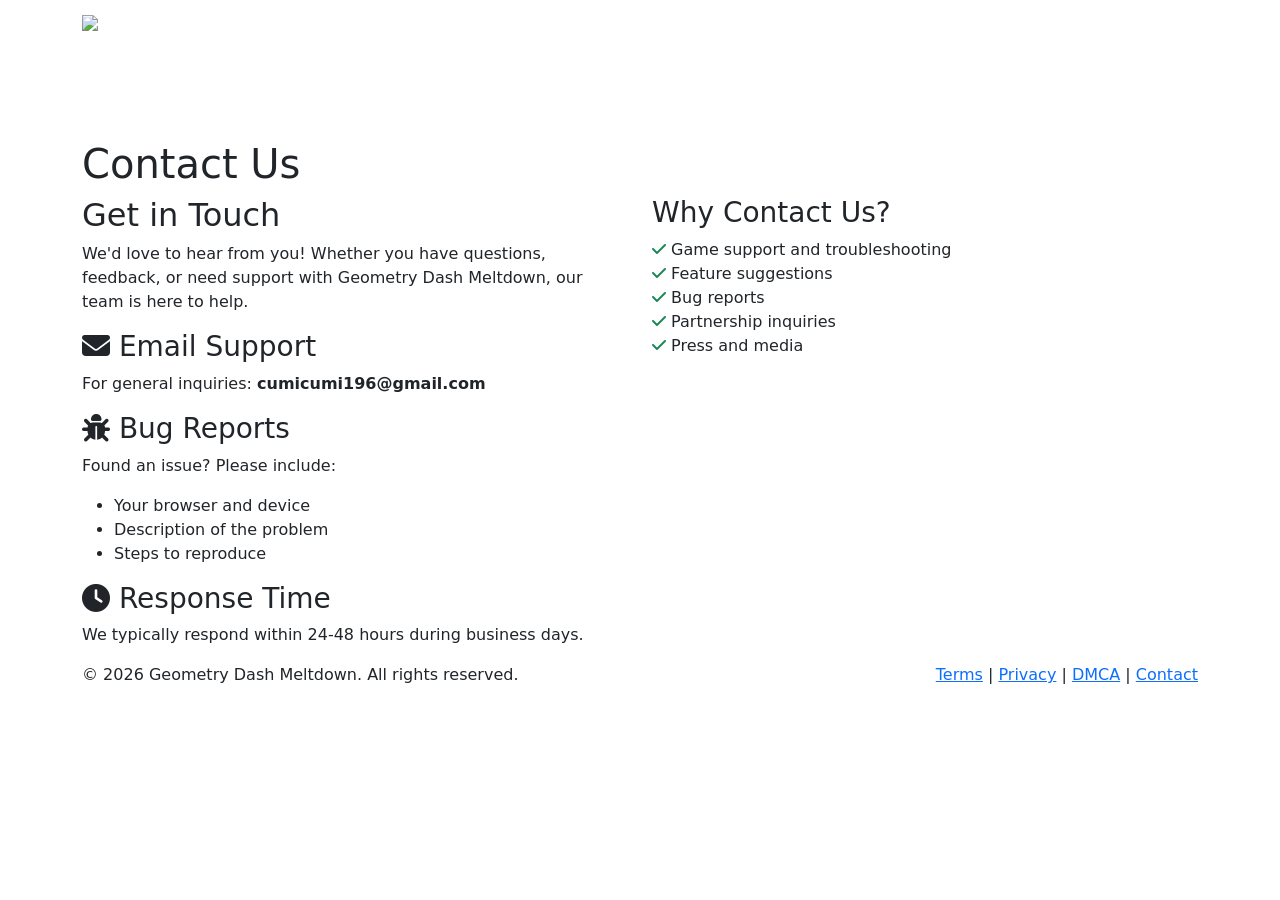
==== contact.html @ eb9a6280 "Add files via upload" ====
<!DOCTYPE html>
<html lang="en" dir="ltr">
<head>
    <meta charset="utf-8">
    <meta name="viewport" content="width=device-width, initial-scale=1, shrink-to-fit=no" />
    <title>Contact Us - Geometry Dash Meltdown Unblocked</title>
    <meta name="description" content="Contact Geometry Dash Meltdown unblocked support team. Get help with Geometry Dash Meltdown unbanned game issues, report bugs, or send feedback. We're here to help!" />
    <meta name="robots" content="index, follow">
    <link rel="canonical" href="https://spacewaves-unblocked.github.io/contact.html" />
    
    <!-- ContactPage Schema -->
    <script type="application/ld+json">
    {
        "@context": "https://schema.org",
        "@type": "ContactPage",
        "name": "Contact Us - Geometry Dash Meltdown Unblocked",
        "description": "Contact Geometry Dash Meltdown support team for game help, bug reports, or feedback.",
        "url": "https://spacewaves-unblocked.github.io/contact.html",
        "isPartOf": {
            "@type": "WebSite",
            "name": "Geometry Dash Meltdown",
            "url": "https://spacewaves-unblocked.github.io"
        }
    }
    </script>
    <link rel="icon" href="images/favicon.webp" sizes="32x32">
    <link rel="stylesheet" href="https://cdn.jsdelivr.net/npm/bootstrap@5.3.0/dist/css/bootstrap.min.css">
    <link rel="stylesheet" href="https://cdnjs.cloudflare.com/ajax/libs/font-awesome/6.4.0/css/all.min.css">
    <link href="https://fonts.googleapis.com/css2?family=Poppins:wght@400;500;600;700&display=swap" rel="stylesheet">
    <link rel="stylesheet" href="css/style.css">
</head>
<body id="page-top">
    <nav class="navbar navbar-expand-lg navbar-dark fixed-top" id="mainNav">
        <div class="container">
            <a class="navbar-brand" href="./">
                <img src="images/geometry-dash-meltdown.webp" width="160" height="80" class="site-logo" alt="Geometry Dash Meltdown" loading="lazy">
            </a>
            <button class="navbar-toggler" type="button" data-bs-toggle="collapse" data-bs-target="#navbarResponsive">
                <span class="navbar-toggler-icon"></span>
            </button>
<div class="collapse navbar-collapse" id="navbarResponsive">
        <ul class="navbar-nav ms-auto">
          <li class="nav-item"><a class="nav-link" href="./">Home</a></li>
          <li class="nav-item"><a class="nav-link" href="./#about">About</a></li>
          <li class="nav-item"><a class="nav-link" href="./#faq">FAQ</a></li>
          <li class="nav-item"><a class="nav-link active" href="contact.html">Contact</a></li>
        </ul>
      </div>
        </div>
    </nav>

    <div class="container seo-content" style="padding-top: 140px;">
        <h1 class="section-title">Contact Us</h1>
        
        <div class="row">
            <div class="col-md-6">
                <h2 class="item-title">Get in Touch</h2>
                <p>We'd love to hear from you! Whether you have questions, feedback, or need support with Geometry Dash Meltdown, our team is here to help.</p>
                
                <div class="contact-info">
                    <h3><i class="fas fa-envelope"></i> Email Support</h3>
                    <p>For general inquiries: <strong>cumicumi196@gmail.com</strong></p>
                    
                    <h3><i class="fas fa-bug"></i> Bug Reports</h3>
                    <p>Found an issue? Please include:</p>
                    <ul>
                        <li>Your browser and device</li>
                        <li>Description of the problem</li>
                        <li>Steps to reproduce</li>
                    </ul>
                    
                    <h3><i class="fas fa-clock"></i> Response Time</h3>
                    <p>We typically respond within 24-48 hours during business days.</p>
                </div>
            </div>
            
            <div class="col-md-6">
                <div class="widget">
                    <h3>Why Contact Us?</h3>
                    <ul class="list-unstyled">
                        <li><i class="fas fa-check text-success"></i> Game support and troubleshooting</li>
                        <li><i class="fas fa-check text-success"></i> Feature suggestions</li>
                        <li><i class="fas fa-check text-success"></i> Bug reports</li>
                        <li><i class="fas fa-check text-success"></i> Partnership inquiries</li>
                        <li><i class="fas fa-check text-success"></i> Press and media</li>
                    </ul>
                </div>
            </div>
        </div>
    </div>

    <footer class="footer-copyright">
        <div class="container">
            <div class="row">
                <div class="col-md-6">
                    <p>&copy; 2026 Geometry Dash Meltdown. All rights reserved.</p>
                </div>
                <div class="col-md-6 text-md-end">
                    <span class="footer-links">
                        <a href="terms.html">Terms</a> | 
                        <a href="privacy.html">Privacy</a> | 
                        <a href="dmca.html">DMCA</a> | 
                        <a href="contact.html">Contact</a>
                    </span>
                </div>
            </div>
        </div>
    </footer>

    <script src="https://cdn.jsdelivr.net/npm/bootstrap@5.3.0/dist/js/bootstrap.bundle.min.js"></script>
</body>
</html>
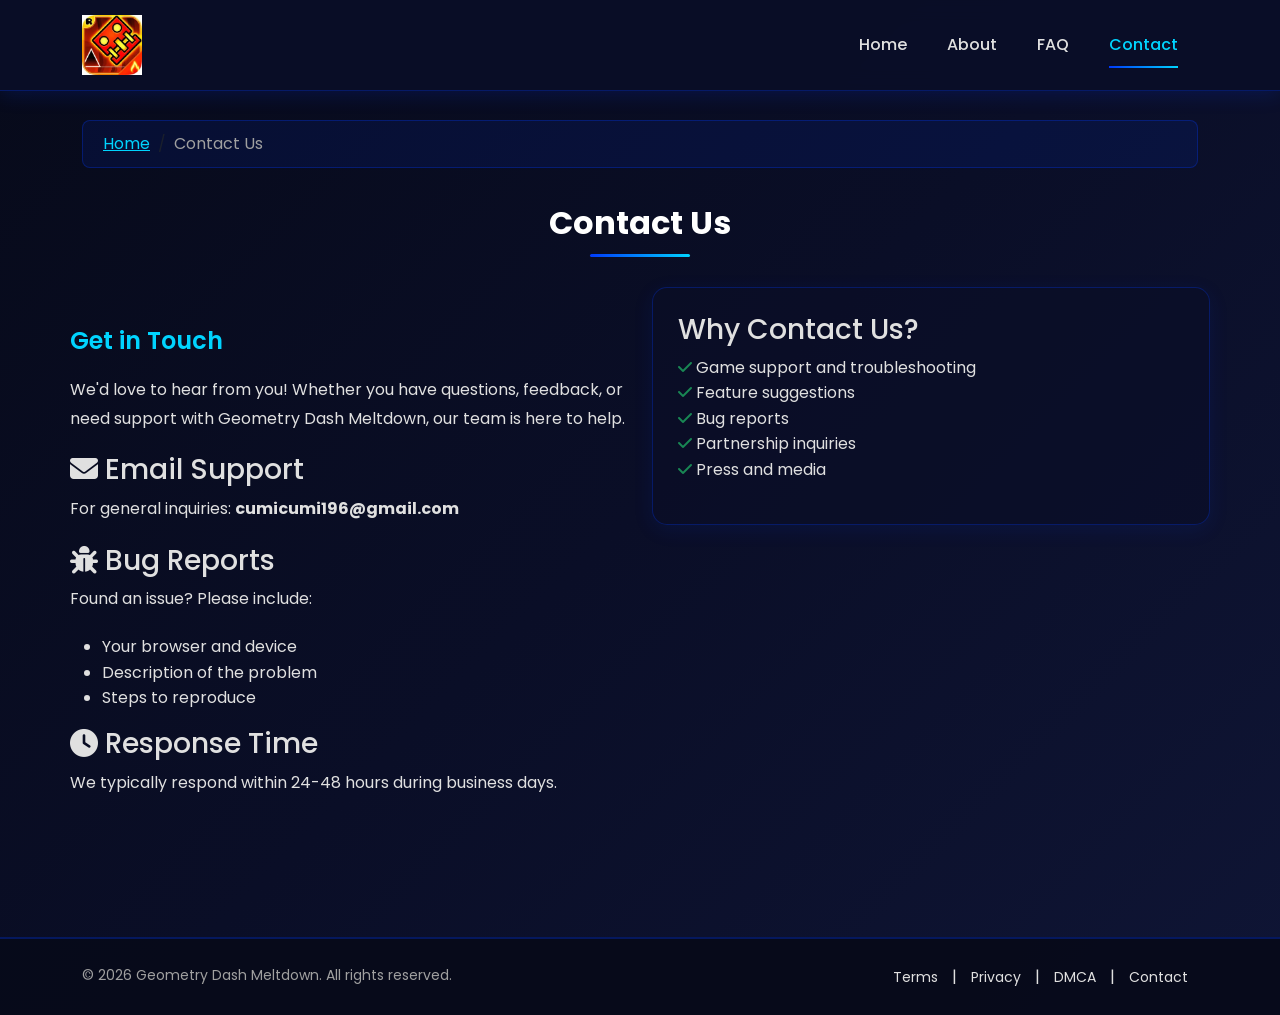
==== commit 063b5ed2: "Add files via upload" ====
--- a/contact.html
+++ b/contact.html
@@ -4,9 +4,9 @@
     <meta charset="utf-8">
     <meta name="viewport" content="width=device-width, initial-scale=1, shrink-to-fit=no" />
     <title>Contact Us - Geometry Dash Meltdown Unblocked</title>
-    <meta name="description" content="Contact Geometry Dash Meltdown unblocked support team. Get help with Geometry Dash Meltdown unbanned game issues, report bugs, or send feedback. We're here to help!" />
+    <meta name="description" content="Contact Geometry Dash Meltdown support team. Get help with Geometry Dash Meltdown unblocked game issues, report bugs, or send feedback. We're here to help!" />
     <meta name="robots" content="index, follow">
-    <link rel="canonical" href="https://spacewaves-unblocked.github.io/contact.html" />
+    <link rel="canonical" href="https://geometry-dash-meltdown-unblocked.github.io/contact.html" />
     
     <!-- ContactPage Schema -->
     <script type="application/ld+json">
@@ -15,11 +15,11 @@
         "@type": "ContactPage",
         "name": "Contact Us - Geometry Dash Meltdown Unblocked",
         "description": "Contact Geometry Dash Meltdown support team for game help, bug reports, or feedback.",
-        "url": "https://spacewaves-unblocked.github.io/contact.html",
+        "url": "https://geometry-dash-meltdown-unblocked.github.io/contact.html",
         "isPartOf": {
             "@type": "WebSite",
             "name": "Geometry Dash Meltdown",
-            "url": "https://spacewaves-unblocked.github.io"
+            "url": "https://geometry-dash-meltdown-unblocked.github.io"
         }
     }
     </script>
@@ -49,7 +49,15 @@
         </div>
     </nav>
 
-    <div class="container seo-content" style="padding-top: 140px;">
+    <!-- Breadcrumb Navigation -->
+    <nav aria-label="breadcrumb" class="container" style="padding-top:120px;">
+        <ol class="breadcrumb" style="background:rgba(0,58,250,0.1);padding:10px 20px;border-radius:8px;border:1px solid var(--border-blue);">
+            <li class="breadcrumb-item"><a href="./" style="color:var(--accent-cyan);">Home</a></li>
+            <li class="breadcrumb-item active" aria-current="page" style="color:var(--text-muted);">Contact Us</li>
+        </ol>
+    </nav>
+
+    <div class="container seo-content" style="padding-top: 20px;">
         <h1 class="section-title">Contact Us</h1>
         
         <div class="row">
--- a/css/style.css
+++ b/css/style.css
@@ -0,0 +1,866 @@
+/* Geometry Dash Meltdown - Deep Blue Theme */
+/* Color Scheme */
+:root {
+    --primary-deep-blue: #003afa;
+    --primary-medium-blue: #0056b3;
+    --dark-navy: #0a0e27;
+    --darker-navy: #070a1a;
+    --text-white: #ffffff;
+    --text-light: #e0e0e0;
+    --text-muted: #a0a0a0;
+    --accent-cyan: #00d4ff;
+    --accent-glow: rgba(0, 212, 255, 0.3);
+    --border-blue: rgba(0, 58, 250, 0.3);
+    --gradient-start: #003afa;
+    --gradient-end: #00d4ff;
+}
+
+/* Global Styles */
+* {
+    margin: 0;
+    padding: 0;
+    box-sizing: border-box;
+}
+
+body {
+    font-family: 'Poppins', sans-serif;
+    background: linear-gradient(135deg, var(--darker-navy) 0%, var(--dark-navy) 50%, #0f1535 100%);
+    color: var(--text-light);
+    min-height: 100vh;
+    line-height: 1.6;
+    overflow-x: hidden;
+}
+
+/* Scrollbar Styling */
+::-webkit-scrollbar {
+    width: 8px;
+}
+
+::-webkit-scrollbar-track {
+    background: var(--dark-navy);
+}
+
+::-webkit-scrollbar-thumb {
+    background: var(--primary-deep-blue);
+    border-radius: 4px;
+}
+
+::-webkit-scrollbar-thumb:hover {
+    background: var(--primary-medium-blue);
+}
+
+/* Navigation */
+#mainNav {
+    background: rgba(10, 14, 39, 0.95) !important;
+    backdrop-filter: blur(10px);
+    border-bottom: 1px solid var(--border-blue);
+    padding: 15px 0;
+    transition: all 0.3s ease;
+    box-shadow: 0 2px 20px rgba(0, 58, 250, 0.2);
+}
+
+.navbar-brand {
+    padding: 0;
+}
+
+.site-logo {
+    max-height: 60px;
+    width: auto;
+    transition: transform 0.3s ease;
+}
+
+.site-logo:hover {
+    transform: scale(1.05);
+}
+
+.navbar-toggler {
+    border: 2px solid var(--accent-cyan);
+    padding: 8px 12px;
+}
+
+.navbar-toggler-icon {
+    background-image: url("data:image/svg+xml,%3csvg xmlns='http://www.w3.org/2000/svg' viewBox='0 0 30 30'%3e%3cpath stroke='rgba%280, 212, 255, 1%29' stroke-linecap='round' stroke-miterlimit='10' stroke-width='2' d='M4 7h22M4 15h22M4 23h22'/%3e%3c/svg%3e");
+}
+
+.nav-link {
+    color: var(--text-light) !important;
+    font-weight: 500;
+    padding: 10px 20px !important;
+    position: relative;
+    transition: color 0.3s ease;
+}
+
+.nav-link:hover,
+.nav-link.active {
+    color: var(--accent-cyan) !important;
+}
+
+.nav-link::after {
+    content: '';
+    position: absolute;
+    bottom: 0;
+    left: 20px;
+    width: 0;
+    height: 2px;
+    background: linear-gradient(90deg, var(--gradient-start), var(--gradient-end));
+    transition: width 0.3s ease;
+}
+
+.nav-link:hover::after,
+.nav-link.active::after {
+    width: calc(100% - 40px);
+}
+
+/* Game Wrapper */
+.game-wrapper {
+    padding: 120px 0 60px;
+    min-height: 100vh;
+}
+
+/* Game Container */
+.game-container {
+    background: rgba(10, 14, 39, 0.6);
+    border: 2px solid var(--border-blue);
+    border-radius: 15px;
+    overflow: hidden;
+    box-shadow: 
+        0 0 30px rgba(0, 58, 250, 0.2),
+        inset 0 0 60px rgba(0, 58, 250, 0.1);
+    margin-bottom: 30px;
+}
+
+.game-content {
+    position: relative;
+}
+
+.game-iframe-container {
+    position: relative;
+}
+
+/* Mobile Fullscreen Mode */
+.game-iframe-container.fullscreen {
+    position: fixed;
+    top: 0;
+    left: 0;
+    width: 100vw;
+    height: 100vh;
+    z-index: 9999;
+    background: var(--darker-navy);
+}
+
+.game-iframe-container.fullscreen .game-iframe {
+    height: 100vh !important;
+}
+
+.game-iframe {
+    width: 100%;
+    height: 600px;
+    border: none;
+    background: var(--darker-navy);
+}
+
+/* Custom Play Overlay */
+.custom-overlay {
+    position: absolute;
+    top: 0;
+    left: 0;
+    width: 100%;
+    height: 100%;
+    background: linear-gradient(135deg, rgba(10, 14, 39, 0.95), rgba(7, 10, 26, 0.98));
+    display: flex;
+    align-items: center;
+    justify-content: center;
+    z-index: 100;
+    cursor: pointer;
+    transition: opacity 0.3s ease;
+}
+
+/* Game play overlay overrides custom-overlay background */
+.game-play-overlay.custom-overlay {
+    background: transparent;
+}
+
+.overlay-content {
+    text-align: center;
+}
+
+.overlay-logo {
+    width: 120px;
+    height: 120px;
+    margin-bottom: 20px;
+    border-radius: 20px;
+    box-shadow: 0 0 40px var(--accent-glow);
+    animation: pulse-glow 2s ease-in-out infinite;
+}
+
+@keyframes pulse-glow {
+    0%, 100% {
+        box-shadow: 0 0 40px var(--accent-glow);
+    }
+    50% {
+        box-shadow: 0 0 60px rgba(0, 212, 255, 0.5);
+    }
+}
+
+.play-button {
+    font-size: 80px;
+    color: var(--accent-cyan);
+    cursor: pointer;
+    transition: all 0.3s ease;
+    display: inline-block;
+}
+
+.play-button:hover {
+    color: var(--text-white);
+    transform: scale(1.1);
+    text-shadow: 0 0 30px var(--accent-glow);
+}
+
+/* Text Play Button */
+.btn-play {
+    background: linear-gradient(135deg, var(--gradient-start), var(--gradient-end));
+    color: var(--text-white);
+    border: none;
+    border-radius: 50px;
+    padding: 20px 60px;
+    font-size: 28px;
+    font-weight: 700;
+    text-transform: uppercase;
+    letter-spacing: 3px;
+    cursor: pointer;
+    transition: all 0.3s ease;
+    margin: 20px 0;
+    box-shadow: 0 4px 20px rgba(0, 58, 250, 0.5);
+    font-family: 'Poppins', sans-serif;
+}
+
+.btn-play:hover {
+    transform: translateY(-3px) scale(1.05);
+    box-shadow: 0 8px 30px rgba(0, 58, 250, 0.7);
+    background: linear-gradient(135deg, var(--primary-medium-blue), var(--accent-cyan));
+}
+
+.btn-play:active {
+    transform: translateY(-1px) scale(1.02);
+    box-shadow: 0 4px 15px rgba(0, 58, 250, 0.5);
+}
+
+.btn-play:focus {
+    outline: 3px solid var(--accent-cyan);
+    outline-offset: 5px;
+}
+
+/* Image Play Button */
+.btn-play-image {
+    background: none;
+    border: none;
+    cursor: pointer;
+    padding: 0;
+    transition: transform 0.3s ease;
+}
+
+.btn-play-image img {
+    width: 120px;
+    height: 120px;
+    border-radius: 15px;
+    box-shadow: 0 0 40px var(--accent-glow);
+    transition: all 0.3s ease;
+}
+
+/* Game Play Overlay with Blurred Background */
+.game-play-overlay {
+    position: absolute;
+    top: 0;
+    left: 0;
+    width: 100%;
+    height: 100%;
+    z-index: 100;
+    display: flex;
+    align-items: center;
+    justify-content: center;
+    overflow: hidden;
+    /* Create a new stacking context */
+    transform: translateZ(0);
+}
+
+.game-play-overlay::before {
+    content: '';
+    position: absolute;
+    top: 0;
+    left: 0;
+    width: 100%;
+    height: 100%;
+    background-size: cover;
+    background-position: center;
+    filter: blur(15px);
+    transform: scale(1.1);
+    z-index: 0;
+}
+
+.game-play-overlay::after {
+    content: '';
+    position: absolute;
+    top: 0;
+    left: 0;
+    width: 100%;
+    height: 100%;
+    background: rgba(0, 0, 0, 0.6);
+    z-index: 0;
+}
+
+/* The content needs to be above the pseudo-elements */
+.game-play-overlay .overlay-content {
+    position: relative;
+    z-index: 1;
+}
+
+/* Specific background images for each game */
+.geometry-dash-bg::before {
+    background-image: url('../images/geometry-dash-meltdown.webp');
+}
+
+
+
+.btn-play-image:hover img {
+    transform: scale(1.1);
+    box-shadow: 0 0 60px rgba(0, 212, 255, 0.6);
+}
+
+.btn-play-image:focus {
+    outline: 3px solid var(--accent-cyan);
+    outline-offset: 5px;
+}
+
+.play-text {
+    color: var(--text-light);
+    font-size: 18px;
+    margin-top: 15px;
+    font-weight: 500;
+}
+
+/* Game Info */
+.game-info {
+    padding: 20px 30px;
+    background: rgba(0, 58, 250, 0.1);
+    border-top: 1px solid var(--border-blue);
+}
+
+/* Icon Button Container */
+.game-buttons {
+    display: flex;
+    justify-content: center;
+    gap: 15px;
+    flex-wrap: wrap;
+}
+
+/* Icon Buttons - Dark Rounded Square Style */
+.btn-icon {
+    width: 50px;
+    height: 50px;
+    border-radius: 12px;
+    background: rgba(10, 10, 10, 0.9);
+    border: none;
+    color: var(--text-white);
+    font-size: 20px;
+    cursor: pointer;
+    transition: all 0.3s ease;
+    display: flex;
+    align-items: center;
+    justify-content: center;
+    box-shadow: 0 2px 8px rgba(0, 0, 0, 0.4);
+}
+
+.btn-icon:hover {
+    transform: scale(1.05);
+    background: rgba(30, 30, 30, 0.95);
+}
+
+.btn-icon:active {
+    transform: scale(0.95);
+}
+
+.btn-icon:focus {
+    outline: 2px solid var(--accent-cyan);
+    outline-offset: 2px;
+}
+
+.single-title {
+    color: var(--text-white);
+    font-size: 28px;
+    font-weight: 700;
+    margin: 0;
+    text-shadow: 0 2px 10px rgba(0, 58, 250, 0.5);
+}
+
+.game-subtitle {
+    color: var(--accent-cyan);
+    font-size: 14px;
+    margin: 5px 0 0;
+    font-weight: 500;
+}
+
+/* Buttons */
+.btn-capsule {
+    background: linear-gradient(135deg, var(--gradient-start), var(--gradient-end));
+    color: var(--text-white);
+    border: none;
+    border-radius: 50px;
+    padding: 12px 25px;
+    font-weight: 600;
+    font-size: 14px;
+    text-transform: uppercase;
+    letter-spacing: 1px;
+    transition: all 0.3s ease;
+    box-shadow: 0 4px 15px rgba(0, 58, 250, 0.4);
+}
+
+.btn-capsule:hover {
+    transform: translateY(-2px);
+    box-shadow: 0 6px 25px rgba(0, 58, 250, 0.6);
+    color: var(--text-white);
+}
+
+.btn-capsule .b-icon {
+    margin-right: 8px;
+}
+
+.b-action {
+    display: inline-block;
+}
+
+/* Sidebar */
+.sidebar {
+    padding-left: 30px;
+}
+
+.widget {
+    background: rgba(10, 14, 39, 0.6);
+    border: 1px solid var(--border-blue);
+    border-radius: 15px;
+    padding: 25px;
+    margin-bottom: 20px;
+    box-shadow: 0 5px 20px rgba(0, 58, 250, 0.1);
+}
+
+.widget h4 {
+    color: var(--accent-cyan);
+    font-size: 18px;
+    font-weight: 600;
+    margin-bottom: 20px;
+    padding-bottom: 10px;
+    border-bottom: 2px solid var(--border-blue);
+}
+
+.game-stats ul li {
+    padding: 10px 0;
+    color: var(--text-light);
+    font-size: 14px;
+    border-bottom: 1px solid rgba(255, 255, 255, 0.1);
+}
+
+.game-stats ul li:last-child {
+    border-bottom: none;
+}
+
+.game-stats ul li i {
+    color: var(--accent-cyan);
+    margin-right: 10px;
+    width: 20px;
+}
+
+/* SEO Content */
+.seo-content {
+    padding: 60px 0;
+}
+
+.section-title {
+    color: var(--text-white);
+    font-size: 32px;
+    font-weight: 700;
+    margin-bottom: 30px;
+    text-align: center;
+    position: relative;
+    padding-bottom: 15px;
+}
+
+.section-title::after {
+    content: '';
+    position: absolute;
+    bottom: 0;
+    left: 50%;
+    transform: translateX(-50%);
+    width: 100px;
+    height: 3px;
+    background: linear-gradient(90deg, var(--gradient-start), var(--gradient-end));
+    border-radius: 2px;
+}
+
+.seo-content p {
+    color: var(--text-light);
+    font-size: 16px;
+    line-height: 1.8;
+    margin-bottom: 20px;
+}
+
+.seo-content a {
+    color: var(--accent-cyan);
+    text-decoration: none;
+    font-weight: 600;
+    transition: color 0.3s ease;
+}
+
+.seo-content a:hover {
+    color: var(--text-white);
+}
+
+.item-title {
+    color: var(--accent-cyan);
+    font-size: 24px;
+    font-weight: 600;
+    margin: 40px 0 20px;
+}
+
+/* Features List */
+.features-list {
+    margin: 40px 0;
+}
+
+.feature-item {
+    text-align: center;
+    padding: 30px 20px;
+    background: rgba(0, 58, 250, 0.1);
+    border: 1px solid var(--border-blue);
+    border-radius: 15px;
+    margin-bottom: 20px;
+    transition: all 0.3s ease;
+}
+
+.feature-item:hover {
+    transform: translateY(-5px);
+    box-shadow: 0 10px 30px rgba(0, 58, 250, 0.2);
+    border-color: var(--accent-cyan);
+}
+
+.feature-item i {
+    font-size: 40px;
+    color: var(--accent-cyan);
+    margin-bottom: 15px;
+    display: block;
+}
+
+.feature-item h4 {
+    color: var(--text-white);
+    font-size: 18px;
+    font-weight: 600;
+    margin-bottom: 10px;
+}
+
+.feature-item p {
+    color: var(--text-muted);
+    font-size: 14px;
+    margin: 0;
+}
+
+/* How to Play */
+.how-to-play ol {
+    padding-left: 20px;
+}
+
+.how-to-play li {
+    color: var(--text-light);
+    font-size: 16px;
+    padding: 10px 0;
+    line-height: 1.6;
+}
+
+.how-to-play li strong {
+    color: var(--accent-cyan);
+}
+
+/* FAQ Section */
+.faq-section {
+    margin-top: 30px;
+}
+
+.faq-item {
+    background: rgba(10, 14, 39, 0.6);
+    border: 1px solid var(--border-blue);
+    border-radius: 10px;
+    padding: 25px;
+    margin-bottom: 20px;
+    transition: all 0.3s ease;
+}
+
+.faq-item:hover {
+    border-color: var(--accent-cyan);
+    box-shadow: 0 5px 20px rgba(0, 58, 250, 0.2);
+}
+
+.faq-item strong {
+    color: var(--accent-cyan);
+    font-size: 18px;
+    display: block;
+    margin-bottom: 10px;
+}
+
+.faq-item p {
+    color: var(--text-muted);
+    margin: 0;
+    font-size: 15px;
+}
+
+/* Footer */
+.footer-copyright {
+    background: rgba(7, 10, 26, 0.95);
+    border-top: 2px solid var(--border-blue);
+    padding: 25px 0;
+    margin-top: 60px;
+}
+
+.footer-copyright p {
+    color: var(--text-muted);
+    margin: 0;
+    font-size: 14px;
+}
+
+.footer-links a {
+    color: var(--text-light);
+    text-decoration: none;
+    font-size: 14px;
+    margin: 0 10px;
+    transition: color 0.3s ease;
+}
+
+.footer-links a:hover {
+    color: var(--accent-cyan);
+}
+
+/* Responsive Design */
+@media (max-width: 991px) {
+    .game-wrapper {
+        padding: 100px 0 40px;
+    }
+    
+    .sidebar {
+        padding-left: 0;
+        margin-top: 30px;
+    }
+    
+    .game-iframe {
+        height: 500px;
+    }
+    
+    .section-title {
+        font-size: 26px;
+    }
+}
+
+@media (max-width: 767px) {
+    .game-iframe {
+        height: 400px;
+    }
+    
+    .single-title {
+        font-size: 22px;
+    }
+    
+    .game-info .text-end {
+        text-align: left !important;
+        margin-top: 15px;
+    }
+    
+    .section-title {
+        font-size: 22px;
+    }
+    
+    .feature-item {
+        margin-bottom: 15px;
+    }
+    
+    .footer-copyright .text-end {
+        text-align: center !important;
+        margin-top: 15px;
+    }
+    
+    .footer-copyright .col-md-6 {
+        text-align: center !important;
+    }
+}
+
+@media (max-width: 575px) {
+    .game-iframe {
+        height: 350px;
+    }
+    
+    .play-button {
+        font-size: 60px;
+    }
+    
+    .overlay-logo {
+        width: 80px;
+        height: 80px;
+    }
+    
+    .nav-link {
+        padding: 8px 15px !important;
+    }
+}
+
+/* Animations */
+@keyframes fadeIn {
+    from {
+        opacity: 0;
+        transform: translateY(20px);
+    }
+    to {
+        opacity: 1;
+        transform: translateY(0);
+    }
+}
+
+.game-container {
+    animation: fadeIn 0.6s ease-out;
+}
+
+.feature-item {
+    animation: fadeIn 0.6s ease-out;
+    animation-fill-mode: both;
+}
+
+.feature-item:nth-child(1) { animation-delay: 0.1s; }
+.feature-item:nth-child(2) { animation-delay: 0.2s; }
+.feature-item:nth-child(3) { animation-delay: 0.3s; }
+
+/* Selection */
+::selection {
+    background: var(--primary-deep-blue);
+    color: var(--text-white);
+}
+
+/* Focus Styles */
+*:focus {
+    outline: none;
+    box-shadow: 0 0 0 3px rgba(0, 212, 255, 0.3);
+}
+
+/* More Games Section */
+.more-games-section {
+    padding: 60px 0;
+    background: linear-gradient(135deg, var(--darker-navy) 0%, var(--dark-navy) 100%);
+    border-top: 2px solid var(--border-blue);
+}
+
+.more-games-section .section-title {
+    margin-bottom: 40px;
+}
+
+.games-grid {
+    display: grid;
+    grid-template-columns: repeat(auto-fit, minmax(200px, 250px));
+    gap: 30px;
+    justify-content: center;
+    padding: 0 20px;
+}
+
+.game-thumb-link {
+    text-decoration: none;
+    display: block;
+    transition: transform 0.3s ease;
+}
+
+.game-thumb-link:hover {
+    transform: translateY(-5px);
+}
+
+.game-thumb {
+    position: relative;
+    border-radius: 15px;
+    overflow: hidden;
+    box-shadow: 0 4px 20px rgba(0, 58, 250, 0.3);
+    transition: all 0.3s ease;
+    aspect-ratio: 1;
+}
+
+.game-thumb-link:hover .game-thumb {
+    box-shadow: 0 8px 30px rgba(0, 212, 255, 0.4);
+}
+
+.game-thumb img {
+    width: 100%;
+    height: 100%;
+    object-fit: cover;
+    transition: transform 0.3s ease;
+}
+
+.game-thumb-link:hover .game-thumb img {
+    transform: scale(1.1);
+}
+
+.game-thumb-overlay {
+    position: absolute;
+    bottom: 0;
+    left: 0;
+    right: 0;
+    background: linear-gradient(to top, rgba(0, 0, 0, 0.9), rgba(0, 0, 0, 0));
+    padding: 30px 15px 15px;
+    text-align: center;
+}
+
+.game-thumb-overlay h4 {
+    color: var(--text-white);
+    font-size: 16px;
+    font-weight: 600;
+    margin: 0 0 10px 0;
+}
+
+.play-btn {
+    display: inline-block;
+    background: linear-gradient(135deg, var(--gradient-start), var(--gradient-end));
+    color: var(--text-white);
+    padding: 8px 20px;
+    border-radius: 50px;
+    font-size: 14px;
+    font-weight: 600;
+    text-transform: uppercase;
+    letter-spacing: 1px;
+    transition: all 0.3s ease;
+}
+
+.game-thumb-link:hover .play-btn {
+    transform: scale(1.1);
+    box-shadow: 0 4px 15px rgba(0, 58, 250, 0.5);
+}
+
+/* Link Hover Effects */
+a {
+    transition: color 0.3s ease;
+}
+
+/* Smooth Scrolling */
+html {
+    scroll-behavior: smooth;
+}
+
+/* Mobile Back Button (for game iframe) */
+#mobile-back-button {
+    display: none;
+    position: absolute;
+    top: 10px;
+    right: 10px;
+    width: 40px;
+    height: 40px;
+    background: rgba(0, 58, 250, 0.8);
+    border-radius: 50%;
+    color: white;
+    align-items: center;
+    justify-content: center;
+    cursor: pointer;
+    z-index: 50;
+    font-size: 20px;
+}
+
+@media (max-width: 767px) {
+    #mobile-back-button {
+        display: flex;
+    }
+}
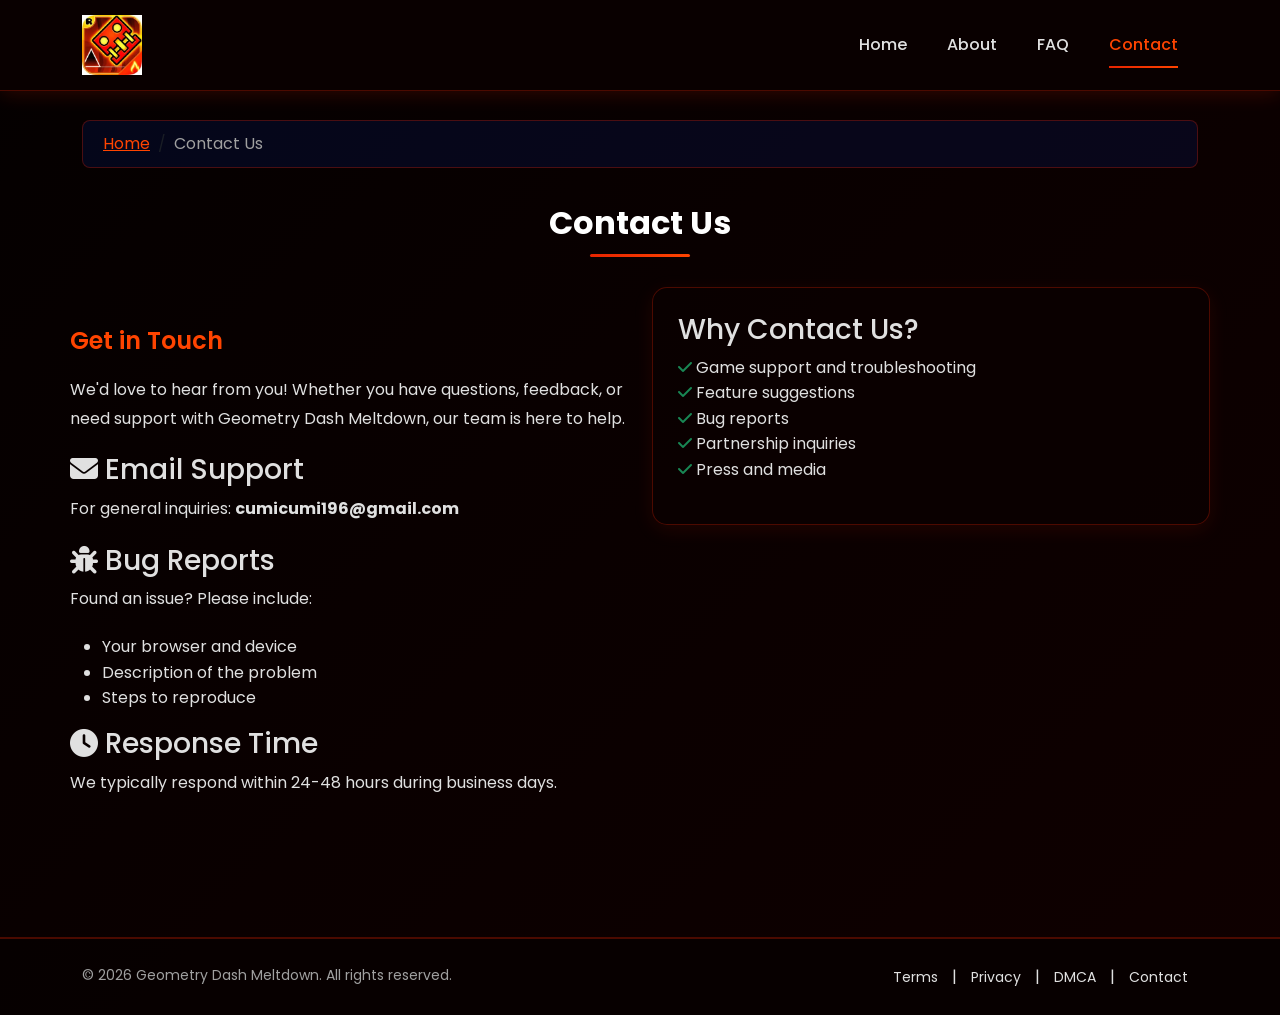
==== commit 93536d1f: "Add files via upload" ====
--- a/contact.html
+++ b/contact.html
@@ -67,7 +67,7 @@
                 
                 <div class="contact-info">
                     <h3><i class="fas fa-envelope"></i> Email Support</h3>
-                    <p>For general inquiries: <strong>cumicumi196@gmail.com</strong></p>
+                    <p>For general inquiries: <strong><span id="contact-email"></span></strong></p>
                     
                     <h3><i class="fas fa-bug"></i> Bug Reports</h3>
                     <p>Found an issue? Please include:</p>
@@ -116,5 +116,6 @@
     </footer>
 
     <script src="https://cdn.jsdelivr.net/npm/bootstrap@5.3.0/dist/js/bootstrap.bundle.min.js"></script>
+    <script src="js/main.js"></script>
 </body>
 </html>
--- a/css/style.css
+++ b/css/style.css
@@ -1,18 +1,18 @@
-/* Geometry Dash Meltdown - Deep Blue Theme */
+/* Geometry Dash Meltdown - Volcanic Red Theme */
 /* Color Scheme */
 :root {
-    --primary-deep-blue: #003afa;
-    --primary-medium-blue: #0056b3;
-    --dark-navy: #0a0e27;
-    --darker-navy: #070a1a;
+    --primary-deep-blue: #e62400;
+    --primary-medium-blue: #b31a00;
+    --dark-navy: #0a0000;
+    --darker-navy: #040000;
     --text-white: #ffffff;
     --text-light: #e0e0e0;
     --text-muted: #a0a0a0;
-    --accent-cyan: #00d4ff;
-    --accent-glow: rgba(0, 212, 255, 0.3);
-    --border-blue: rgba(0, 58, 250, 0.3);
-    --gradient-start: #003afa;
-    --gradient-end: #00d4ff;
+    --accent-cyan: #ff4400;
+    --accent-glow: rgba(255, 68, 0, 0.4);
+    --border-blue: rgba(230, 36, 0, 0.3);
+    --gradient-start: #e62400;
+    --gradient-end: #ff4400;
 }
 
 /* Global Styles */
@@ -24,7 +24,7 @@
 
 body {
     font-family: 'Poppins', sans-serif;
-    background: linear-gradient(135deg, var(--darker-navy) 0%, var(--dark-navy) 50%, #0f1535 100%);
+    background: linear-gradient(135deg, var(--darker-navy) 0%, var(--dark-navy) 50%, #0f0000 100%);
     color: var(--text-light);
     min-height: 100vh;
     line-height: 1.6;
@@ -51,12 +51,12 @@
 
 /* Navigation */
 #mainNav {
-    background: rgba(10, 14, 39, 0.95) !important;
+    background: rgba(10, 0, 0, 0.95) !important;
     backdrop-filter: blur(10px);
     border-bottom: 1px solid var(--border-blue);
     padding: 15px 0;
     transition: all 0.3s ease;
-    box-shadow: 0 2px 20px rgba(0, 58, 250, 0.2);
+    box-shadow: 0 2px 20px rgba(230, 36, 0, 0.2);
 }
 
 .navbar-brand {
@@ -79,7 +79,7 @@
 }
 
 .navbar-toggler-icon {
-    background-image: url("data:image/svg+xml,%3csvg xmlns='http://www.w3.org/2000/svg' viewBox='0 0 30 30'%3e%3cpath stroke='rgba%280, 212, 255, 1%29' stroke-linecap='round' stroke-miterlimit='10' stroke-width='2' d='M4 7h22M4 15h22M4 23h22'/%3e%3c/svg%3e");
+    background-image: url("data:image/svg+xml,%3csvg xmlns='http://www.w3.org/2000/svg' viewBox='0 0 30 30'%3e%3cpath stroke='rgba%28255, 68, 0, 1%29' stroke-linecap='round' stroke-miterlimit='10' stroke-width='2' d='M4 7h22M4 15h22M4 23h22'/%3e%3c/svg%3e");
 }
 
 .nav-link {
@@ -119,13 +119,13 @@
 
 /* Game Container */
 .game-container {
-    background: rgba(10, 14, 39, 0.6);
+    background: rgba(10, 0, 0, 0.6);
     border: 2px solid var(--border-blue);
     border-radius: 15px;
     overflow: hidden;
-    box-shadow: 
-        0 0 30px rgba(0, 58, 250, 0.2),
-        inset 0 0 60px rgba(0, 58, 250, 0.1);
+    box-shadow:
+        0 0 30px rgba(230, 36, 0, 0.2),
+        inset 0 0 60px rgba(230, 36, 0, 0.1);
     margin-bottom: 30px;
 }
 
@@ -166,7 +166,7 @@
     left: 0;
     width: 100%;
     height: 100%;
-    background: linear-gradient(135deg, rgba(10, 14, 39, 0.95), rgba(7, 10, 26, 0.98));
+    background: linear-gradient(135deg, rgba(10, 0, 0, 0.95), rgba(7, 0, 0, 0.98));
     display: flex;
     align-items: center;
     justify-content: center;
@@ -198,7 +198,7 @@
         box-shadow: 0 0 40px var(--accent-glow);
     }
     50% {
-        box-shadow: 0 0 60px rgba(0, 212, 255, 0.5);
+        box-shadow: 0 0 60px rgba(255, 68, 0, 0.5);
     }
 }
 
@@ -230,19 +230,19 @@
     cursor: pointer;
     transition: all 0.3s ease;
     margin: 20px 0;
-    box-shadow: 0 4px 20px rgba(0, 58, 250, 0.5);
+    box-shadow: 0 4px 20px rgba(230, 36, 0, 0.5);
     font-family: 'Poppins', sans-serif;
 }
 
 .btn-play:hover {
     transform: translateY(-3px) scale(1.05);
-    box-shadow: 0 8px 30px rgba(0, 58, 250, 0.7);
+    box-shadow: 0 8px 30px rgba(230, 36, 0, 0.7);
     background: linear-gradient(135deg, var(--primary-medium-blue), var(--accent-cyan));
 }
 
 .btn-play:active {
     transform: translateY(-1px) scale(1.02);
-    box-shadow: 0 4px 15px rgba(0, 58, 250, 0.5);
+    box-shadow: 0 4px 15px rgba(230, 36, 0, 0.5);
 }
 
 .btn-play:focus {
@@ -323,7 +323,7 @@
 
 .btn-play-image:hover img {
     transform: scale(1.1);
-    box-shadow: 0 0 60px rgba(0, 212, 255, 0.6);
+    box-shadow: 0 0 60px rgba(255, 68, 0, 0.6);
 }
 
 .btn-play-image:focus {
@@ -341,7 +341,7 @@
 /* Game Info */
 .game-info {
     padding: 20px 30px;
-    background: rgba(0, 58, 250, 0.1);
+    background: rgba(230, 36, 0, 0.1);
     border-top: 1px solid var(--border-blue);
 }
 
@@ -358,7 +358,7 @@
     width: 50px;
     height: 50px;
     border-radius: 12px;
-    background: rgba(10, 10, 10, 0.9);
+    background: rgba(20, 0, 0, 0.9);
     border: none;
     color: var(--text-white);
     font-size: 20px;
@@ -389,7 +389,7 @@
     font-size: 28px;
     font-weight: 700;
     margin: 0;
-    text-shadow: 0 2px 10px rgba(0, 58, 250, 0.5);
+    text-shadow: 0 2px 10px rgba(230, 36, 0, 0.5);
 }
 
 .game-subtitle {
@@ -411,12 +411,12 @@
     text-transform: uppercase;
     letter-spacing: 1px;
     transition: all 0.3s ease;
-    box-shadow: 0 4px 15px rgba(0, 58, 250, 0.4);
+    box-shadow: 0 4px 15px rgba(230, 36, 0, 0.4);
 }
 
 .btn-capsule:hover {
     transform: translateY(-2px);
-    box-shadow: 0 6px 25px rgba(0, 58, 250, 0.6);
+    box-shadow: 0 6px 25px rgba(230, 36, 0, 0.6);
     color: var(--text-white);
 }
 
@@ -434,12 +434,12 @@
 }
 
 .widget {
-    background: rgba(10, 14, 39, 0.6);
+    background: rgba(10, 0, 0, 0.6);
     border: 1px solid var(--border-blue);
     border-radius: 15px;
     padding: 25px;
     margin-bottom: 20px;
-    box-shadow: 0 5px 20px rgba(0, 58, 250, 0.1);
+    box-shadow: 0 5px 20px rgba(230, 36, 0, 0.1);
 }
 
 .widget h4 {
@@ -527,24 +527,13 @@
 
 .feature-item {
     text-align: center;
-    padding: 30px 20px;
-    background: rgba(0, 58, 250, 0.1);
-    border: 1px solid var(--border-blue);
-    border-radius: 15px;
-    margin-bottom: 20px;
-    transition: all 0.3s ease;
-}
-
-.feature-item:hover {
-    transform: translateY(-5px);
-    box-shadow: 0 10px 30px rgba(0, 58, 250, 0.2);
-    border-color: var(--accent-cyan);
+    margin-bottom: 30px;
 }
 
 .feature-item i {
-    font-size: 40px;
-    color: var(--accent-cyan);
-    margin-bottom: 15px;
+    font-size: 32px;
+    color: var(--accent-cyan);
+    margin-bottom: 10px;
     display: block;
 }
 
@@ -552,12 +541,12 @@
     color: var(--text-white);
     font-size: 18px;
     font-weight: 600;
-    margin-bottom: 10px;
+    margin-bottom: 8px;
 }
 
 .feature-item p {
     color: var(--text-muted);
-    font-size: 14px;
+    font-size: 15px;
     margin: 0;
 }
 
@@ -583,7 +572,7 @@
 }
 
 .faq-item {
-    background: rgba(10, 14, 39, 0.6);
+    background: rgba(10, 0, 0, 0.6);
     border: 1px solid var(--border-blue);
     border-radius: 10px;
     padding: 25px;
@@ -593,7 +582,7 @@
 
 .faq-item:hover {
     border-color: var(--accent-cyan);
-    box-shadow: 0 5px 20px rgba(0, 58, 250, 0.2);
+    box-shadow: 0 5px 20px rgba(230, 36, 0, 0.2);
 }
 
 .faq-item strong {
@@ -611,7 +600,7 @@
 
 /* Footer */
 .footer-copyright {
-    background: rgba(7, 10, 26, 0.95);
+    background: rgba(7, 0, 0, 0.95);
     border-top: 2px solid var(--border-blue);
     padding: 25px 0;
     margin-top: 60px;
@@ -740,7 +729,7 @@
 /* Focus Styles */
 *:focus {
     outline: none;
-    box-shadow: 0 0 0 3px rgba(0, 212, 255, 0.3);
+    box-shadow: 0 0 0 3px rgba(255, 68, 0, 0.3);
 }
 
 /* More Games Section */
@@ -776,13 +765,13 @@
     position: relative;
     border-radius: 15px;
     overflow: hidden;
-    box-shadow: 0 4px 20px rgba(0, 58, 250, 0.3);
+    box-shadow: 0 4px 20px rgba(230, 36, 0, 0.3);
     transition: all 0.3s ease;
     aspect-ratio: 1;
 }
 
 .game-thumb-link:hover .game-thumb {
-    box-shadow: 0 8px 30px rgba(0, 212, 255, 0.4);
+    box-shadow: 0 8px 30px rgba(255, 68, 0, 0.4);
 }
 
 .game-thumb img {
@@ -828,7 +817,7 @@
 
 .game-thumb-link:hover .play-btn {
     transform: scale(1.1);
-    box-shadow: 0 4px 15px rgba(0, 58, 250, 0.5);
+    box-shadow: 0 4px 15px rgba(230, 36, 0, 0.5);
 }
 
 /* Link Hover Effects */
@@ -849,7 +838,7 @@
     right: 10px;
     width: 40px;
     height: 40px;
-    background: rgba(0, 58, 250, 0.8);
+    background: rgba(230, 36, 0, 0.8);
     border-radius: 50%;
     color: white;
     align-items: center;
